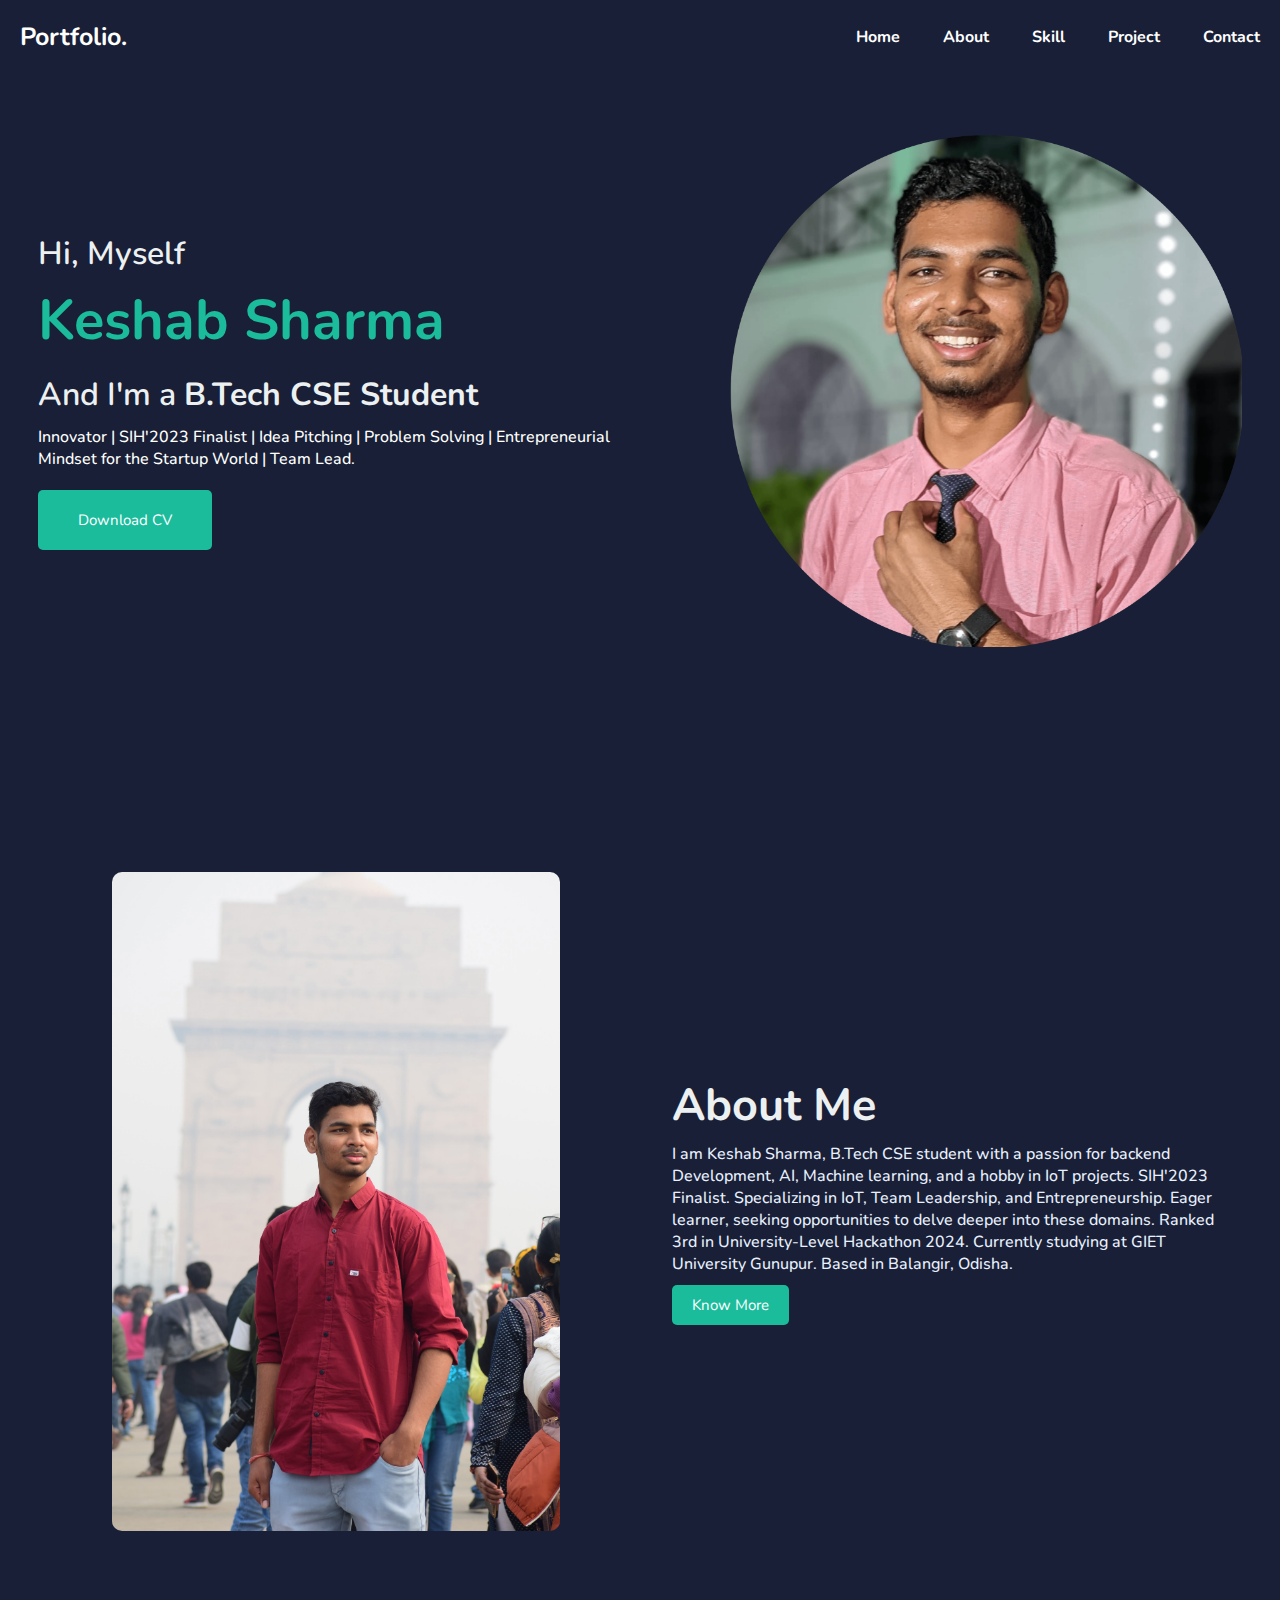
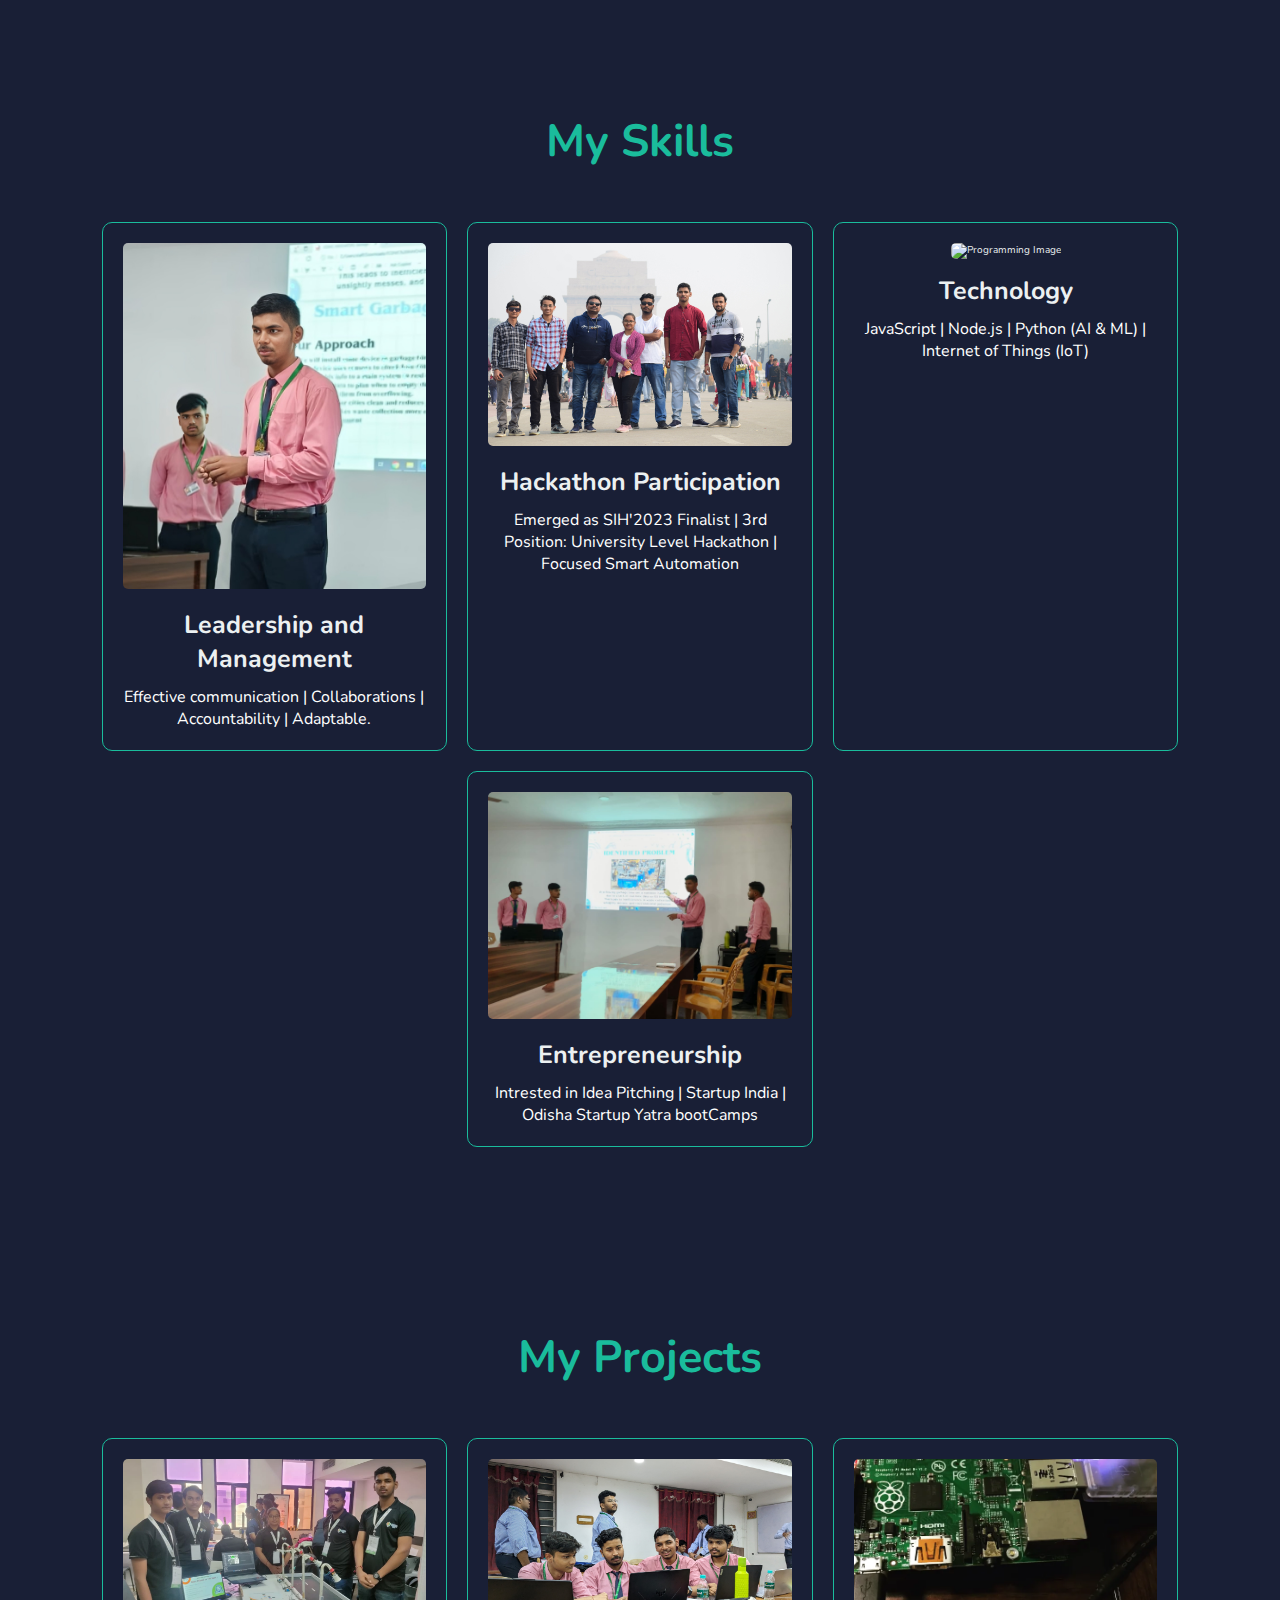
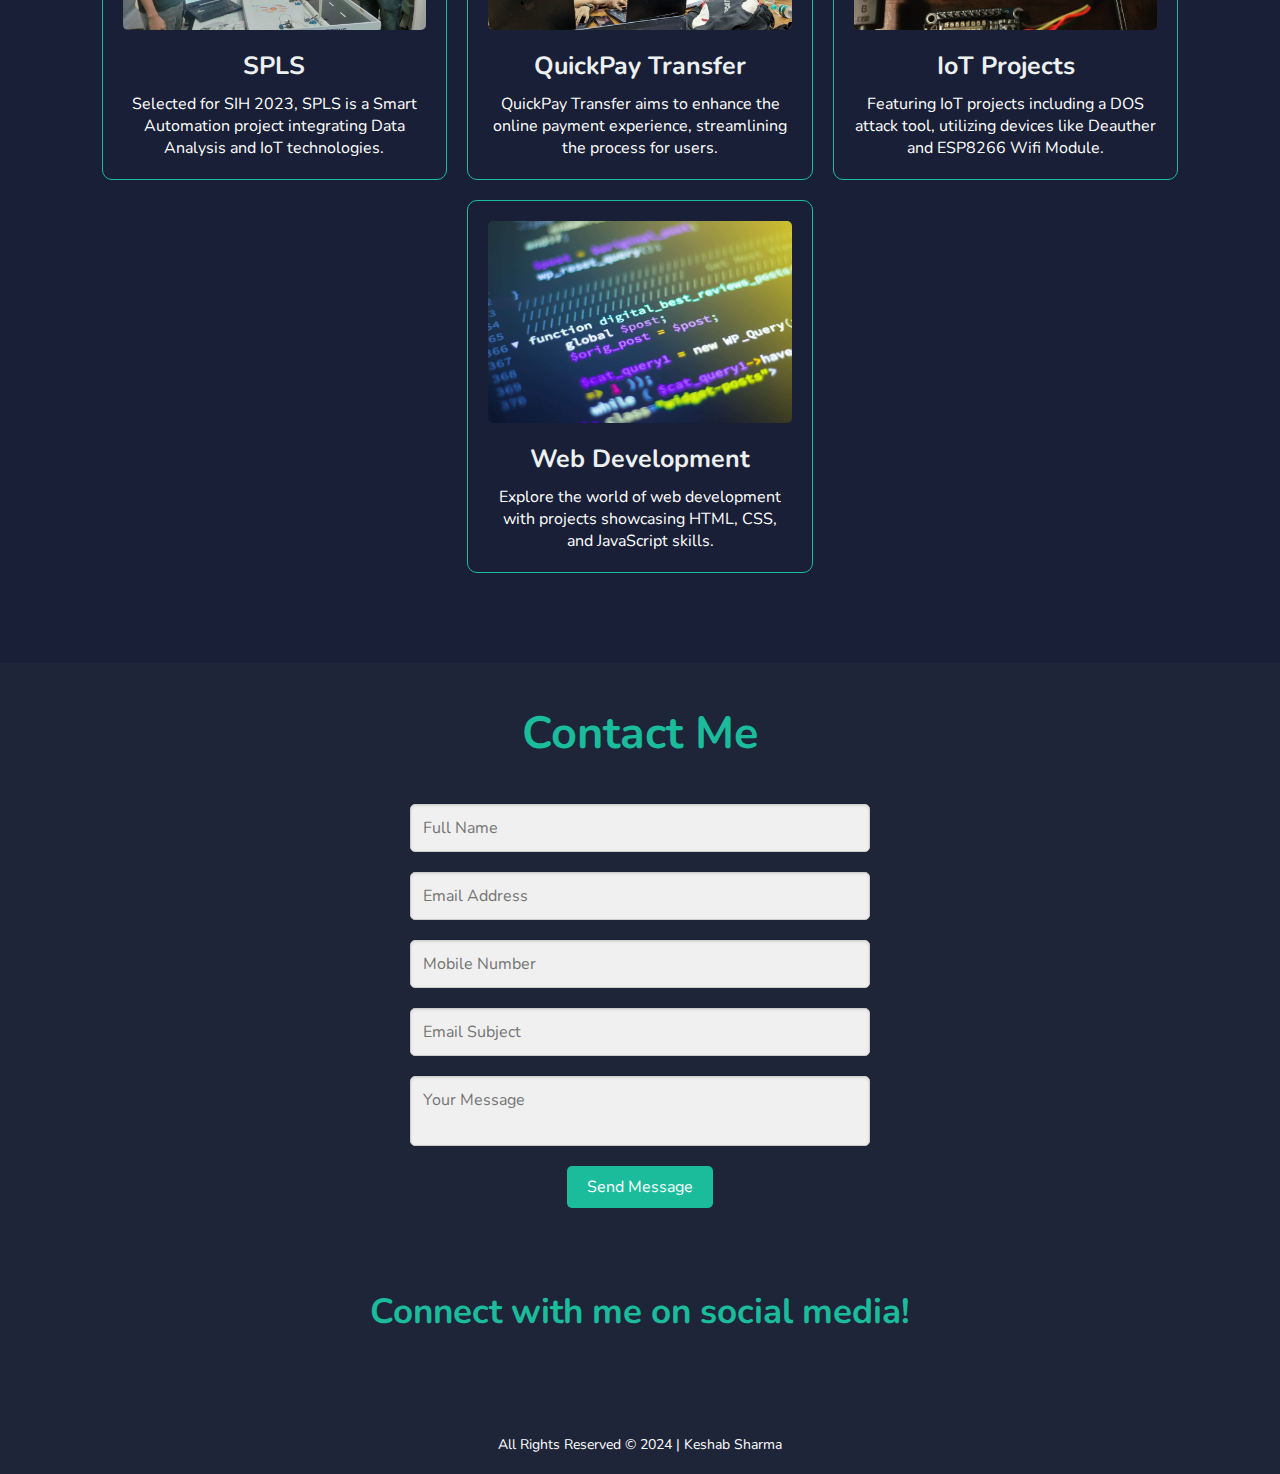
==== task1-portfolio/index.html @ 978d4fb4 "change commit" ====
<!DOCTYPE html>
<html lang="en">

<head>
    <meta charset="UTF-8">
    <meta name="viewport" content="width=device-width, initial-scale=1.0">

    <!-- awesome fonts -->
    <link rel="stylesheet" href="https://cdnjs.cloudflare.com/ajax/libs/font-awesome/6.5.2/css/all.min.css"
        integrity="sha512-SnH5WK+bZxgPHs44uWIX+LLJAJ9/2PkPKZ5QiAj6Ta86w+fsb2TkcmfRyVX3pBnMFcV7oQPJkl9QevSCWr3W6A=="
        crossorigin="anonymous" referrerpolicy="no-referrer" />

    <!-- favicon link  -->
    <link rel="icon" href="image.png" type="image/png">

    <!-- main css -->
    <link rel="stylesheet" href="style.css">

    <!-- title -->
    <title>Portfolio Keshab Sharma</title>
</head>

<body>

    <!-- header - navbar initiates -->
    <header class="header">
        <a href="#" class="logo">Portfolio.</a>
        <i class="fa-solid fa-bars" id="icon"></i>
        <nav class="navbar">
            <a href="#home">Home</a>
            <a href="#about">About</a>
            <a href="#skills">Skill</a>
            <a href="#projects">Project</a>
            <a href="#contact-me">Contact</a>
        </nav>
    </header>
    <!-- navbar ends -->



    <!-- Home Section Starts Here -->
    <section class="home" id="home">
        <div class="home_content_wrapper">
            <div class="home_content">
                <h3>Hi, Myself</h3>
                <h1>Keshab Sharma</h1>
                <h3>And I'm a <span class="dynamic-text">Computer Science Engineer</span></h3>
                <p> Innovator | SIH'2023 Finalist | Idea Pitching | Problem Solving | Entrepreneurial Mindset for the
                    Startup World | Team Lead.
                </p>
                <div class="social-media">
                    <a href="https://www.linkedin.com/in/keshab-sharma-b77378251" target="_blank"><i
                            class="fa-brands fa-linkedin"></i></a>
                    <a href="https://www.instagram.com/keshab_sharma5118?igsh=MW9ydmJ2MWYxcXdzbQ==" target="_blank"><i
                            class="fa-brands fa-square-instagram"></i></a>
                    <a href="mailto:keshav.s5118@gmail.com"><i class="fa-solid fa-envelope"></i></a>
                    <a href="https://x.com/Keshavs79740915" target="_blank"><i class="fa-brands fa-square-x-twitter"></i></a>
                </div>
                <a href="keshabsharma_cv.pdf" class="btn" download=""><button>Download CV</button></a>
            </div>
            <div class="home-img">
                <img src="logo-keshab.png" alt="image not found!!">
            </div>
        </div>
    </section>
    <!-- Home Section Ends Here -->




    <!-- about sections starts here -->
    <section class="about" id="about">
        <div class="about-img">
            <img src="keshav-delhi.jpg" alt="image not found!!">
        </div>
        <div class="about-content">
            <h2 class="heading"> About Me</h2>
            <p>
                I am Keshab Sharma, B.Tech CSE student with a passion for backend Development, AI, Machine learning, and
                a hobby in IoT projects. SIH'2023 Finalist. Specializing in IoT, Team Leadership, and Entrepreneurship.
                Eager learner, seeking opportunities to delve deeper into these domains. Ranked 3rd in University-Level
                Hackathon 2024. Currently studying at GIET University Gunupur. Based in Balangir, Odisha.
            </p>
            <a href="#" class="btn">Know More</a>
        </div>
    </section>
    <!-- about sections ends here -->




    <!-- Skills Section -->
    <section class="skills" id="skills">
        <h2>My Skills</h2>
        <div class="skills-container">
            <div class="skill-box">
                <img src="leadership.jpg" alt="Leadership Image">
                <h3>Leadership and Management</h3>
                <p>Effective communication | Collaborations | Accountability | Adaptable. </p>
            </div>
            <div class="skill-box">
                <img src="hackathon.jpg" alt="Hackathon Image">
                <h3>Hackathon Participation</h3>
                <p>Emerged as SIH'2023 Finalist | 3rd Position: University Level Hackathon | Focused Smart Automation
                </p>
            </div>
            <div class="skill-box">
                <img src="technology.jpg" alt="Programming Image">
                <h3>Technology</h3>
                <p>JavaScript | Node.js | Python (AI & ML) | Internet of Things (IoT)</p>
            </div>
            <div class="skill-box">
                <img src="entrepreneurship.jpg" alt="Entrepreneurship Image">
                <h3>Entrepreneurship</h3>
                <p>Intrested in Idea Pitching | Startup India | Odisha Startup Yatra bootCamps</p>
            </div>
        </div>
    </section>
    <!-- skills section ends here -->




    <!-- Projects Section starts here -->
    <section class="projects" id="projects">
        <h2>My Projects</h2>
        <div class="projects-container">
            <div class="project-box">
                <img src="project1.jpg" alt="Project 1 Image">
                <h3>SPLS</h3>
                <p>Selected for SIH 2023, SPLS is a Smart Automation project integrating Data Analysis and IoT
                    technologies.</p>
            </div>
            <div class="project-box">
                <img src="project2.jpg" alt="Project 2 Image">
                <h3>QuickPay Transfer</h3>
                <p>QuickPay Transfer aims to enhance the online payment experience, streamlining the process for users.
                </p>
            </div>
            <div class="project-box">
                <img src="project3.jpg" alt="Project 3 Image">
                <h3>IoT Projects</h3>
                <p>Featuring IoT projects including a DOS attack tool, utilizing devices like Deauther and ESP8266 Wifi
                    Module.</p>
            </div>
            <div class="project-box">
                <img src="project4.jpg" alt="Project 4 Image">
                <h3>Web Development</h3>
                <p>Explore the world of web development with projects showcasing HTML, CSS, and JavaScript skills.</p>
            </div>
        </div>
    </section>
    <!-- Projects Section ends here -->




   <!-- Contact Me Section starts here -->
<section class="contact-me" id="contact-me">
    <h2 class="section-title">Contact Me</h2>
    <div class="contact-container">
        <div class="contact-form">
            <div class="form-group">
                <input type="text" placeholder="Full Name" required>
            </div>
            <div class="form-group">
                <input type="email" placeholder="Email Address" required>
            </div>
            <div class="form-group">
                <input type="tel" placeholder="Mobile Number" required>
            </div>
            <div class="form-group">
                <input type="text" placeholder="Email Subject" required>
            </div>
            <div class="form-group">
                <textarea placeholder="Your Message" required></textarea>
            </div>
            <button type="submit" id="submitButton">Send Message</button>
        </div>
    </div>
</section>
<!-- Contact Me Section ends here -->



    <!-- Footer Section starts here  -->
    <footer class="footer">
        <div class="footer-content">
            <h3 class="title-connect">Connect with me on social media!</h3>
            <div class="social-media2">
                <a href="https://www.linkedin.com/in/keshab-sharma-b77378251" target="_blank"><i
                        class="fa-brands fa-linkedin"></i></a>
                <a href="https://www.instagram.com/keshab_sharma5118?igsh=MW9ydmJ2MWYxcXdzbQ==" target="_blank"><i
                        class="fa-brands fa-instagram"></i></a>
                <a href="mailto:keshav.s5118@gmail.com" target="_blank"><i class="fa-solid fa-envelope"></i></a>
                <a href="https://x.com/Keshavs79740915" target="_blank"><i class="fa-brands fa-twitter"></i></a>
            </div>
        </div>
        <div class="footer-bottom">
            <p>All Rights Reserved © 2024 | Keshab Sharma</p>
        </div>
    </footer>
    <!-- Footer Section ends here -->


    <script src="script.js"></script>
</body>

</html>
---- task1-portfolio/style.css ----
@import url('https://fonts.googleapis.com/css2?family=Nunito:ital,wght@0,200..1000;1,200..1000&display=swap');

* {
    margin: 0;
    padding: 0;
    box-sizing: border-box;
    text-decoration: none;
    border: 0;
    outline: none;
    font-family: "Nunito", sans-serif;
}

:root {
    --bg-color: #191f36;
    --text-color: rgb(255, 255, 255);
    --accent-color: #1abc9c;
    --text-light: #ecf0f1;
    --btn-bg-color: #1abc9c;
    --btn-text-color: #fff;
}

html {
    font-size: 62.5%; /* 1rem = 10px */
    overflow-x: hidden;
}

body {
    background: var(--bg-color);
}

.header {
    position: fixed;
    top: 0;
    left: 0;
    width: 100%;
    padding: 2rem;
    background: var(--bg-color);
    display: flex;
    justify-content: space-between;
    align-items: center;
    z-index: 100;
}

.logo {
    font-size: 2.5rem;
    color: var(--text-color);
    cursor: default;
    font-weight: 700;
}

.navbar a {
    font-size: 1.6rem;
    color: var(--text-color);
    margin-left: 4rem;
    font-weight: 700;
}

.navbar a:hover,
.navbar a.active {
    color: var(--accent-color);
}

#icon {
    font-size: 3.6rem;
    color: var(--text-color);
    display: none;
    cursor: pointer;
}


/* Home Section Styling starts here .........  */
.home {
    display: flex;
    justify-content: space-between;
    align-items: center;
    padding: 15vh 3vw;
    flex-wrap: wrap;
}

.home_content_wrapper {
    display: flex;
    align-items: center;
    flex: 1;
    flex-wrap: wrap;
}

.social-media {
    display: flex;
    flex-direction: row;
    font-size: 3.5rem;
    gap: 2rem;
}

.social-media a {
    color: var(--text-color);
    text-align: center;
    transition: color 0.3s;
}

.social-media a:hover {
    color: var(--accent-color);
}

.home_content {
    max-width: 600px; /* Limit width for better alignment */
}

.home_content h3 {
    font-size: 3.2rem;
    font-weight: 600;
    color: var(--text-light);
    margin-bottom: 1rem;
}

.home_content h1 {
    font-size: 5.6rem;
    font-weight: 700;
    color: var(--accent-color);
    line-height: 1.3;
    margin-bottom: 1.5rem;
}

.home_content p {
    font-size: 1.6rem; /* Increased font size */
    color: var(--text-color);
    margin-bottom: 2rem;
    font-weight: 500;
}

.dynamic-text {
    font-weight: bold;
    animation: changeColor 10s infinite;
}

@keyframes changeColor {
    0% {
        color: #ff5733; /* Example color 1 */
    }
    33% {
        color: #33ff57; /* Example color 2 */
    }
    66% {
        color: #3d61ff; /* Example color 3 */
    }
    100% {
        color: #ff5733; /* Example color 1 again to loop */
    }
}

.btn {
    display: inline-block;
}

.btn button {
    background-color: var(--btn-bg-color);
    color: var(--btn-text-color);
    border: none;
    padding: 1rem 2rem;
    font-size: 1.5rem;
    border-radius: 5px;
    cursor: pointer;
    transition: background-color 0.3s;
}

.btn button:hover {
    background-color: #159a7c; /* Adjusted color for hover */
}

.home-img {
    flex: 1;
    display: flex;
    justify-content: flex-end; /* Align to the right */
    align-items: center;
    max-width: 100%; /* Added for better scaling */
}

.home-img img {
    max-width: 40vw; /* Adjusted to use vw for responsive scaling */
    height: auto;
    animation: floatImage 4s ease-in-out infinite;
}

@keyframes floatImage {
    0% {
        transform: translateY(0px);
    }
    50% {
        transform: translateY(-10px);
    }
    100% {
        transform: translateY(0px);
    }
}

/* Media Queries for Responsiveness */
@media (max-width: 768px) {
    .header {
        flex-wrap: wrap;
        padding: 1rem;
    }

    .navbar {
        display: none;
        flex-direction: column;
        width: 100%;
        text-align: center;
        margin-top: 1rem;
    }

    .navbar a {
        margin: 1rem 0;
    }

    #icon {
        display: block;
    }

    .home {
        flex-direction: column;
        align-items: center;
        padding: 10vh 2vw; /* Adjusted for better scaling */
    }

    .home_content h1 {
        font-size: 4rem;
    }

    .home_content h3 {
        font-size: 2.5rem;
    }

    .home_content p {
        font-size: 1.6rem; /* Maintained larger font size */
    }

    .social-media {
        font-size: 3rem;
    }

    .btn button {
        font-size: 1.2rem;
        padding: 0.8rem 1.5rem;
    }

    .home-img img {
        max-width: 60vw; /* Adjusted for smaller screens */
    }
}

@media (max-width: 480px) {
    html {
        font-size: 50%;
    }

    .home_content h1 {
        font-size: 3.2rem;
    }

    .home_content h3 {
        font-size: 2.5rem; /* Increased for better readability */
    }

    .home_content p {
        font-size: 1.6rem; /* Maintained larger font size */
    }

    .social-media {
        font-size: 2.5rem;
    }

    .btn button {
        font-size: 1.2rem;
        padding: 0.6rem 1.2rem;
    }

    .home-img img {
        max-width: 80vw; /* Adjusted for smallest screens */
    }
}
/* home section ends here.............  */



/* About Section styling starts here ...... */
.about {
    display: flex;
    justify-content: space-between;
    align-items: center;
    gap: 5vw;
    padding: 10vh 5vw;
    background: var(--bg-color); /* Use the same background color for consistency */
    flex-wrap: wrap;
}

.about-img {
    flex: 1;
    display: flex;
    justify-content: center;
    align-items: center;
}

.about-img img {
    width: 35vw;
    max-width: 500px; /* Max width for better scaling */
    height: auto;
    object-fit: cover;
    border-radius: 10px;
}

.about-content {
    flex: 1;
}

.heading {
    text-align: left;
    font-size: 4.5rem;
    color: var(--text-light); /* Adjusted color */
}

.heading span {
    color: var(--accent-color);
}

.about-content h2 {
    text-align: left;
    line-height: 1.2;
}

.about-content p {
    font-size: 1.6rem;
    margin: 1rem 0;
    color: #e8f0fe;
    font-weight: 500;
}

.btn {
    display: inline-block;
    background-color: var(--btn-bg-color);
    color: var(--btn-text-color);
    border: none;
    padding: 1rem 2rem;
    font-size: 1.5rem;
    border-radius: 5px;
    cursor: pointer;
    transition: background-color 0.3s;
    text-align: center;
}

.btn:hover {
    background-color: #159a7c; /* Adjusted color for hover */
}

/* Media Queries for Responsiveness */
@media (max-width: 768px) {
    .about {
        flex-direction: column;
        text-align: center;
        padding: 5vh 3vw;
         color:var(--accent-color) ;
    }

    .about-img img {
        width: 50vw;
        max-width: 300px;
    }

    .heading {
        text-align: center;
        color:var(--accent-color) ;
       
    }

    .about-content {
        margin-top: 2rem;
    }

    .about-content h2 {
        text-align: center;
        color:var(--accent-color);
    }

   
    .about-content p {
        font-size: 1.4rem;
    }
}

@media (max-width: 480px) {
    html {
        font-size: 50%;
    }

    .about-img img {
        width: 70vw;
        max-width: none;
    }


    .about-content p {
        font-size: 1.2rem;
    }

    .btn {
        font-size: 1.2rem;
        padding: 0.8rem 1.5rem;
    }
}
/* About Section Styling ends here.......... */



/* Skills Section Styling start here............. */
.skills {
    padding: 10vh 5vw;
    background: var(--bg-color);
    text-align: center;
    color: var(--text-light);
}

.skills h2 {
    font-size: 4.5rem;
    margin-bottom: 5rem;
    color: var(--accent-color);
}

.skills-container {
    display: flex;
    flex-wrap: wrap;
    gap: 2rem;
    justify-content: center;
}

.skill-box {
    background: var(--bg-color);
    border: 1px solid var(--accent-color);
    border-radius: 10px;
    padding: 2rem;
    width: 30%;
    text-align: center;
    transition: transform 0.3s, box-shadow 0.3s;
}

.skill-box img {
    width: 100%;
    height: auto;
    border-radius: 5px;
    margin-bottom: 1.5rem;
}

.skill-box h3 {
    font-size: 2.5rem;
    margin-bottom: 1rem;
    color: var(--text-light);
}

.skill-box p {
    font-size: 1.6rem;
    color: var(--text-color);
}

.skill-box:hover {
    transform: translateY(-10px);
    box-shadow: 0 10px 20px rgba(0, 0, 0, 0.2);
}

/* Media Queries for Responsiveness */
@media (max-width: 768px) {
    .skill-box {
        width: 45%;
    }
}

@media (max-width: 480px) {
    html {
        font-size: 50%;
    }

    .skills h2 {
        font-size: 3.5rem;
    }

    .skill-box {
        width: 90%;
    }

    .skill-box h3 {
        font-size: 2rem;
    }

    .skill-box p {
        font-size: 1.4rem;
    }
}

/* Skill Section Styling ends here...........*/




/* Projects Section Styling Starts here..............*/
.projects {
    padding: 10vh 5vw;
    background: var(--bg-color);
    text-align: center;
    color: var(--text-light);
}

.projects h2 {
    font-size: 4.5rem;
    margin-bottom: 5rem;
    color: var(--accent-color);
}

.projects-container {
    display: flex;
    flex-wrap: wrap;
    gap: 2rem;
    justify-content: center;
}

.project-box {
    background: var(--bg-color);
    border: 1px solid var(--accent-color);
    border-radius: 10px;
    padding: 2rem;
    width: 30%;
    text-align: center;
    transition: transform 0.3s, box-shadow 0.3s;
}

.project-box img {
    width: 100%;
    height: auto;
    border-radius: 5px;
    margin-bottom: 1.5rem;
}

.project-box h3 {
    font-size: 2.5rem;
    margin-bottom: 1rem;
    color: var(--text-light);
}

.project-box p {
    font-size: 1.6rem;
    color: var(--text-color);
}

.project-box:hover {
    transform: translateY(-10px);
    box-shadow: 0 10px 20px rgba(0, 0, 0, 0.2);
}

/* Media Queries for Responsiveness */
@media (max-width: 768px) {
    .project-box {
        width: 45%;
    }
}

@media (max-width: 480px) {
    html {
        font-size: 50%;
    }

    .projects h2 {
        font-size: 3.5rem;
    }

    .project-box {
        width: 90%;
    }

    .project-box h3 {
        font-size: 2rem;
    }

    .project-box p {
        font-size: 1.4rem;
    }
}

/*Project Section Styling ends here........... */



/* Contact Title styling starts.....*/
.section-title,
.title-connect {
    text-align: center;
    font-size: 4.5rem;
    color: #1abc9c;
    margin-bottom: 2rem;
}

.title-connect {
    font-size: 3.5rem; /* Reduced font size for the "Connect with me" title */
}
/* Contact Title Styling ends here........ */




/* Contact Me Section Starts here.......*/
.contact-me {
    padding: 4rem 5vw;
    background: #1e2539;
}

.contact-container {
    display: flex;
    justify-content: space-between;
    align-items: center; /* Align content in center */
    gap: 3rem;
    flex-wrap: wrap;
}

.contact-headline {
    text-align: center;
    font-size: 3rem;
    color: #1abc9c;
    margin-bottom: 2rem;
}

.social-media2 {
    display: flex;
    justify-content: space-around;
    align-items: center;
    gap: 2rem; /* Reduced gap between icons */
    font-size: calc(3vh + 3vw); /* Adjusted icon size */
    padding: 3rem;
    animation: fadeIn 2s ease-in-out;
}

.social-media2 a {
    color: #fff;
    transition: color 0.3s, transform 0.3s;
}

.social-media2 a:hover {
    color: #1abc9c;
    transform: scale(1.2);
}

.contact-form {
    flex: 1;
    max-width: 500px;
    width: 100%;
    padding: 2rem;
    animation: slideInRight 2s ease-in-out;
    text-align: center; /* Align content in center */
    margin: 0 auto; /* Center the form horizontally */
}

.contact-form .form-group {
    display: flex;
    gap: 1rem;
    margin-bottom: 1rem;
}

.contact-form input,
.contact-form textarea {
    width: 100%;
    padding: 1.2rem;
    border-radius: 5px;
    border: 1px solid #ccc;
    font-size: 1.6rem;
    margin-bottom: 1rem;
    background: #f0f0f0;
    color: #333;
    box-shadow: inset 0 1px 3px rgba(0, 0, 0, 0.1);
    transition: background 0.3s, border-color 0.3s;
}

.contact-form input:focus,
.contact-form textarea:focus {
    background: #e8f0fe;
    border-color: #1abc9c;
    
}

.contact-form textarea {
    resize: none;
}

.contact-form button {
    padding: 1rem 2rem;
    border-radius: 5px;
    border: none;
    background: #1abc9c;
    color: #fff;
    font-size: 1.6rem;
    cursor: pointer;
    transition: background 0.3s, transform 0.3s;
}

.contact-form button:hover {
    background: #159a7c;
    transform: scale(1.05);
}

/* Footer */
.footer {
    background: #1e2539;
    padding: 2rem 5vw;
    text-align: center;
}

.footer-bottom {
    margin-top: 2rem;
    font-size: 1.4rem;
    color: #fff;
}

/* Animations */
@keyframes fadeIn {
    0% {
        opacity: 0;
        transform: translateY(-20px);
    }
    100% {
        opacity: 1;
        transform: translateY(0);
    }
}

@keyframes slideInRight {
    0% {
        opacity: 0;
        transform: translateX(20px);
    }
    100% {
        opacity: 1;
        transform: translateX(0);
    }
}

/* Media Queries */
@media (max-width: 768px) {
    .contact-container {
        flex-direction: column;
        align-items: center;
    }

    .social-media2 {
        flex-direction: row;
        justify-content: center;
        gap: 1rem;
        font-size: calc(10vh + 10vw); /* Adjusted icon size for smaller screens */
    }

    .social-media2 a {
        font-size: calc(7vh + 7vw); /* Adjusted icon size for smaller screens */
    }

    .contact-form {
        padding: 0;
    }
}

/* Contact Section styling ends here.... */

/*  CSS Styling finishes  */
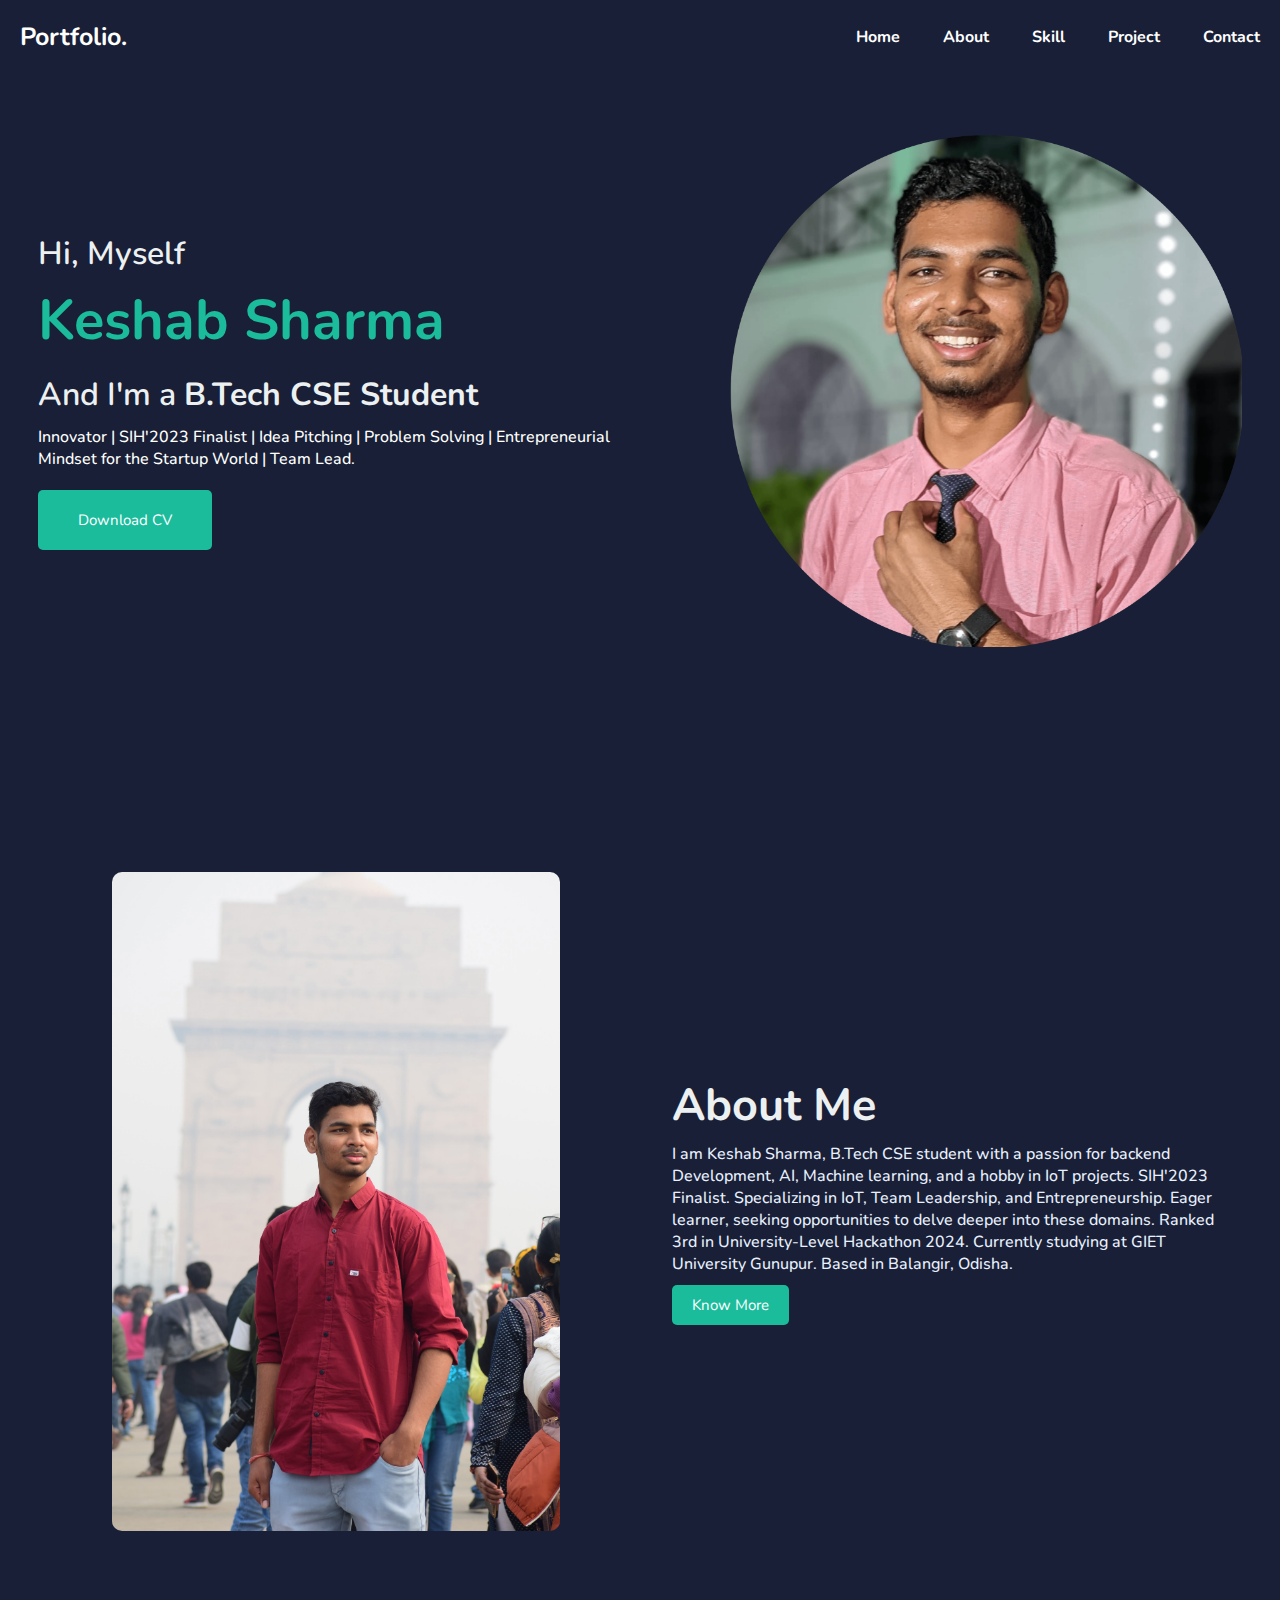
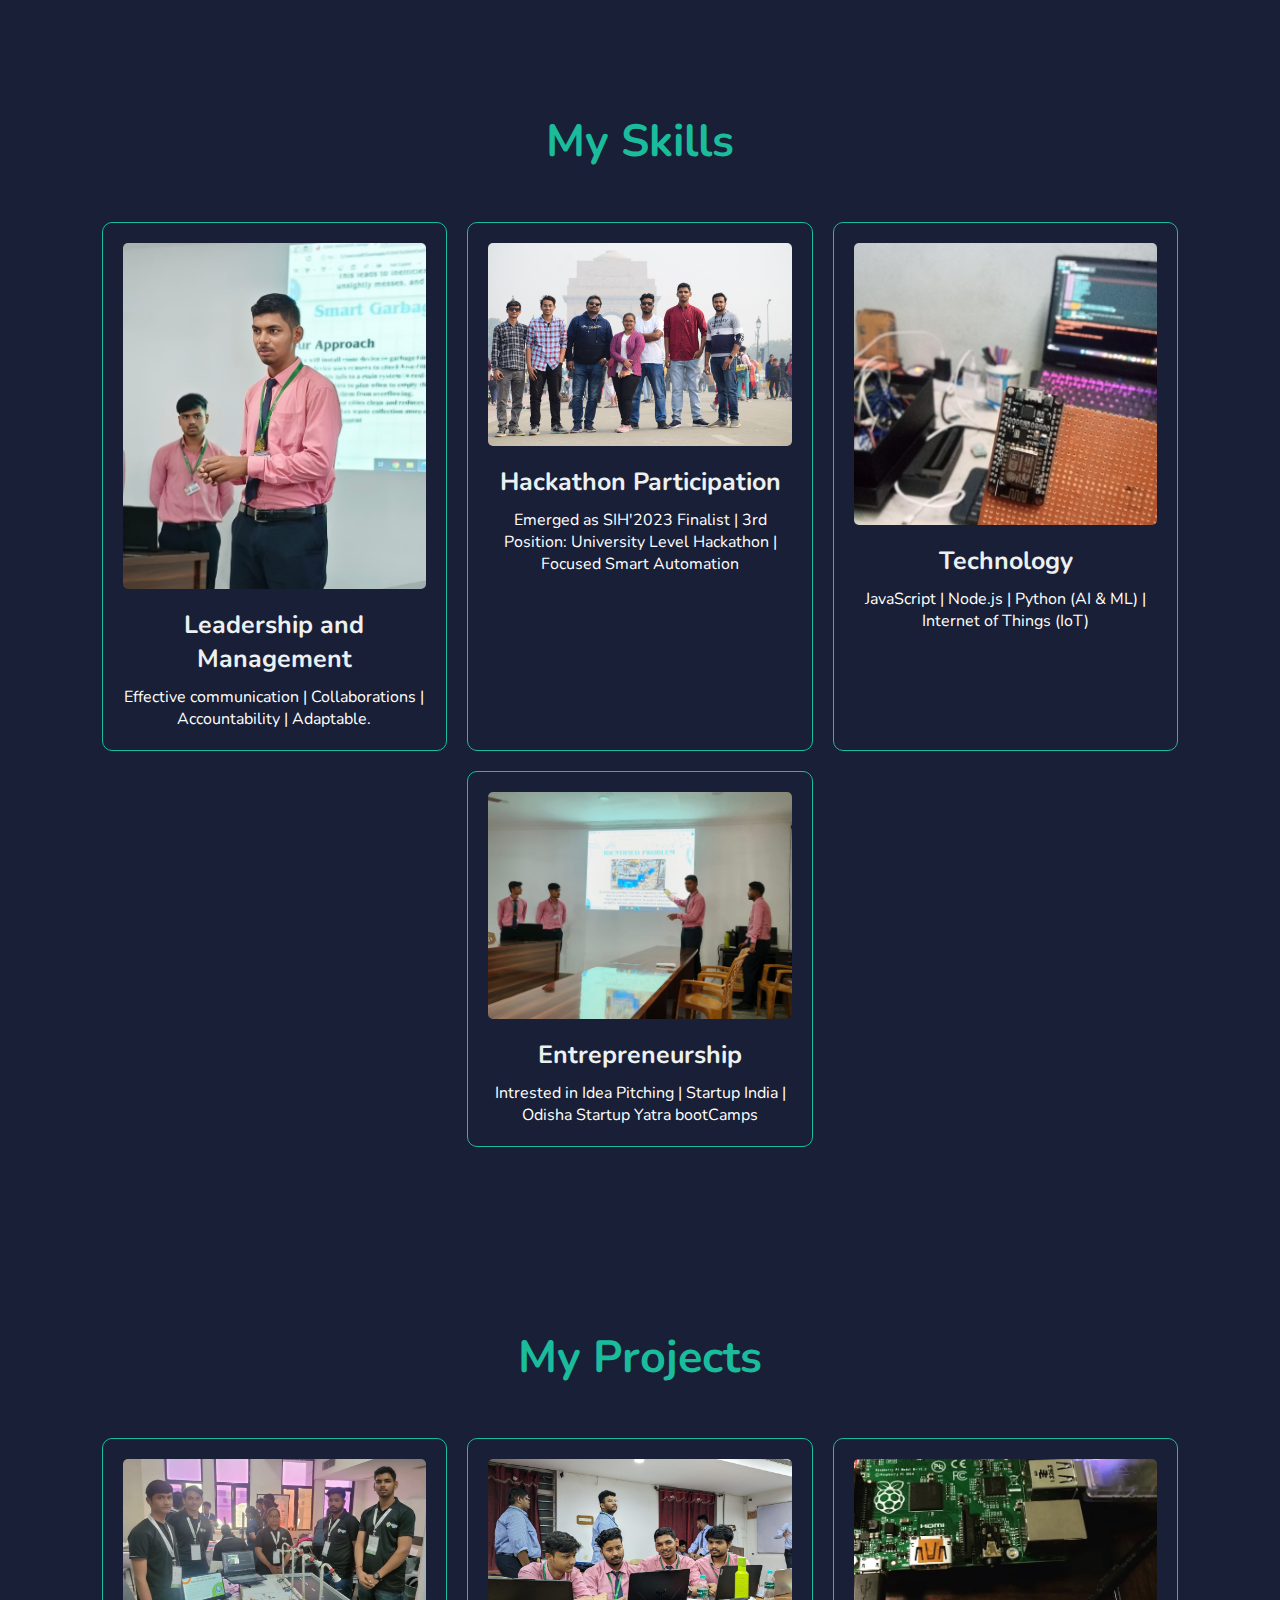
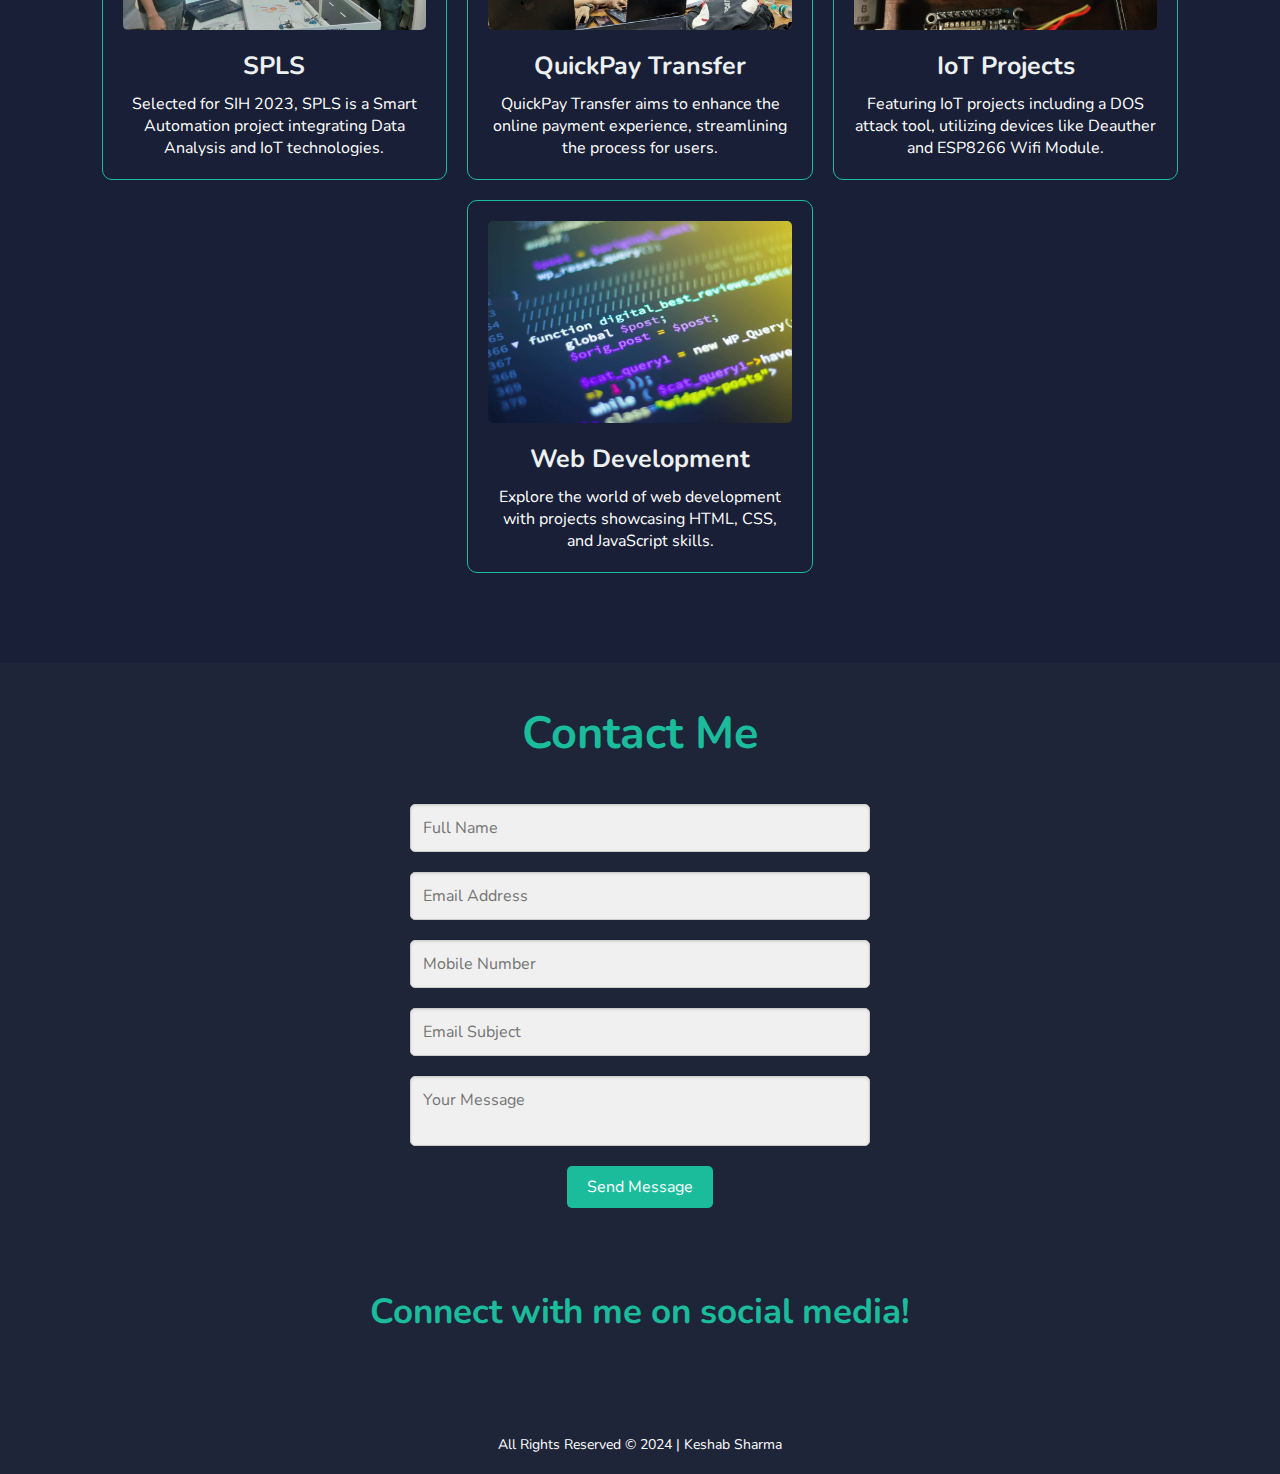
==== commit 02ea1089: "change commit" ====
--- a/task1-portfolio/index.html
+++ b/task1-portfolio/index.html
@@ -105,7 +105,7 @@
                 </p>
             </div>
             <div class="skill-box">
-                <img src="technology.jpg" alt="Programming Image">
+                <img src="technology-skills.jpg" alt="Programming Image">
                 <h3>Technology</h3>
                 <p>JavaScript | Node.js | Python (AI & ML) | Internet of Things (IoT)</p>
             </div>
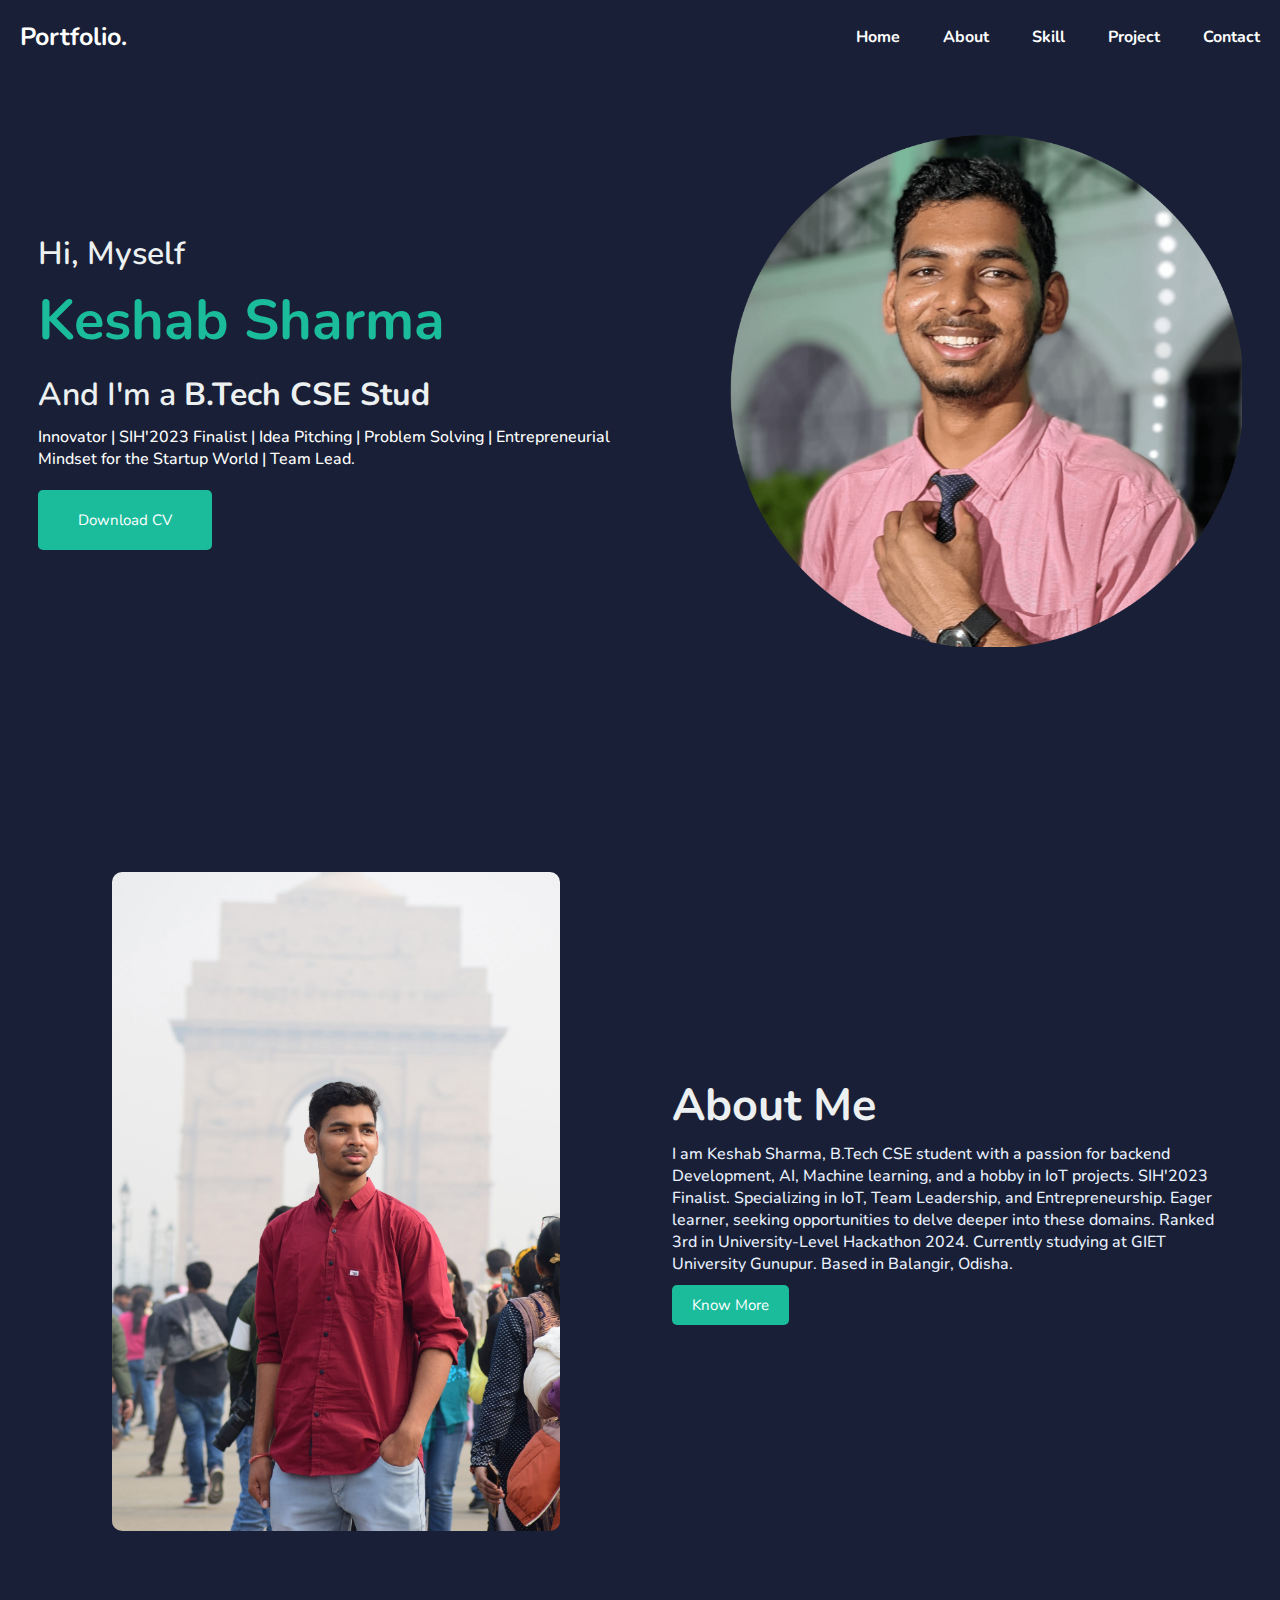
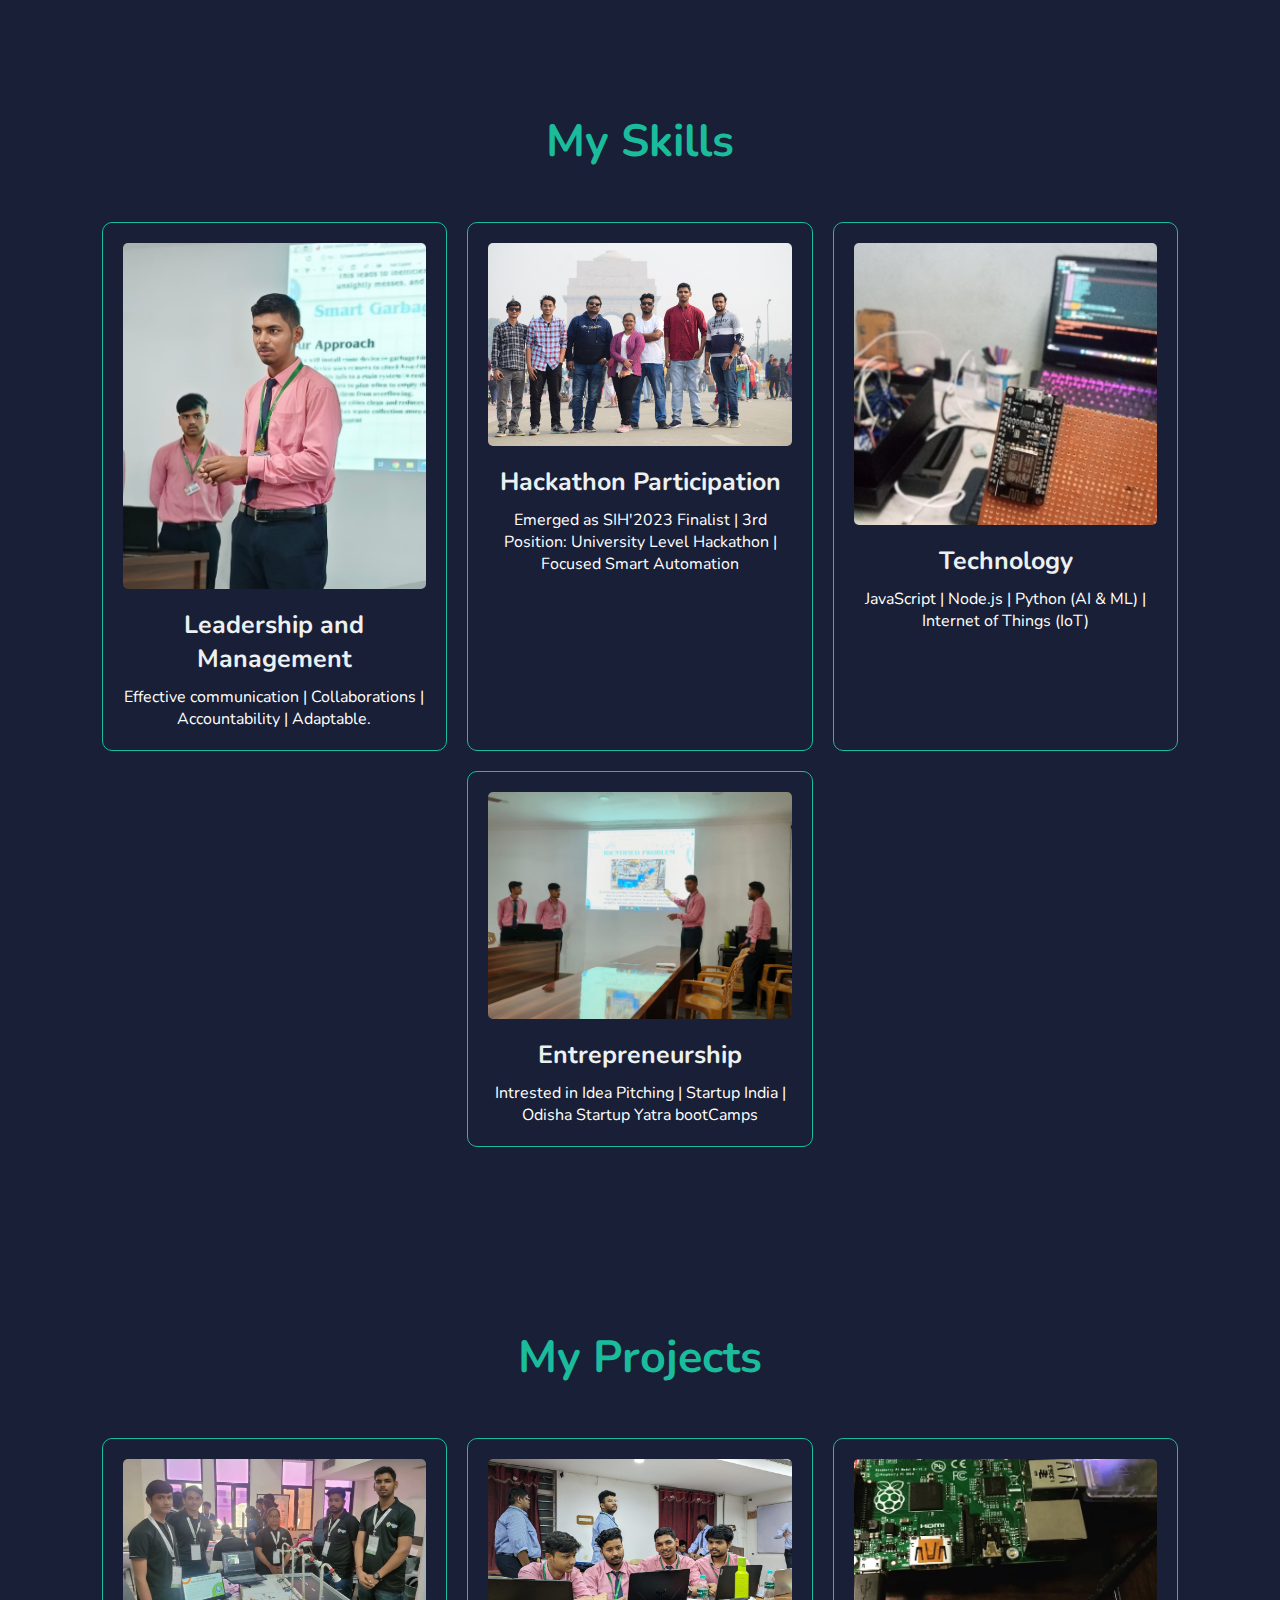
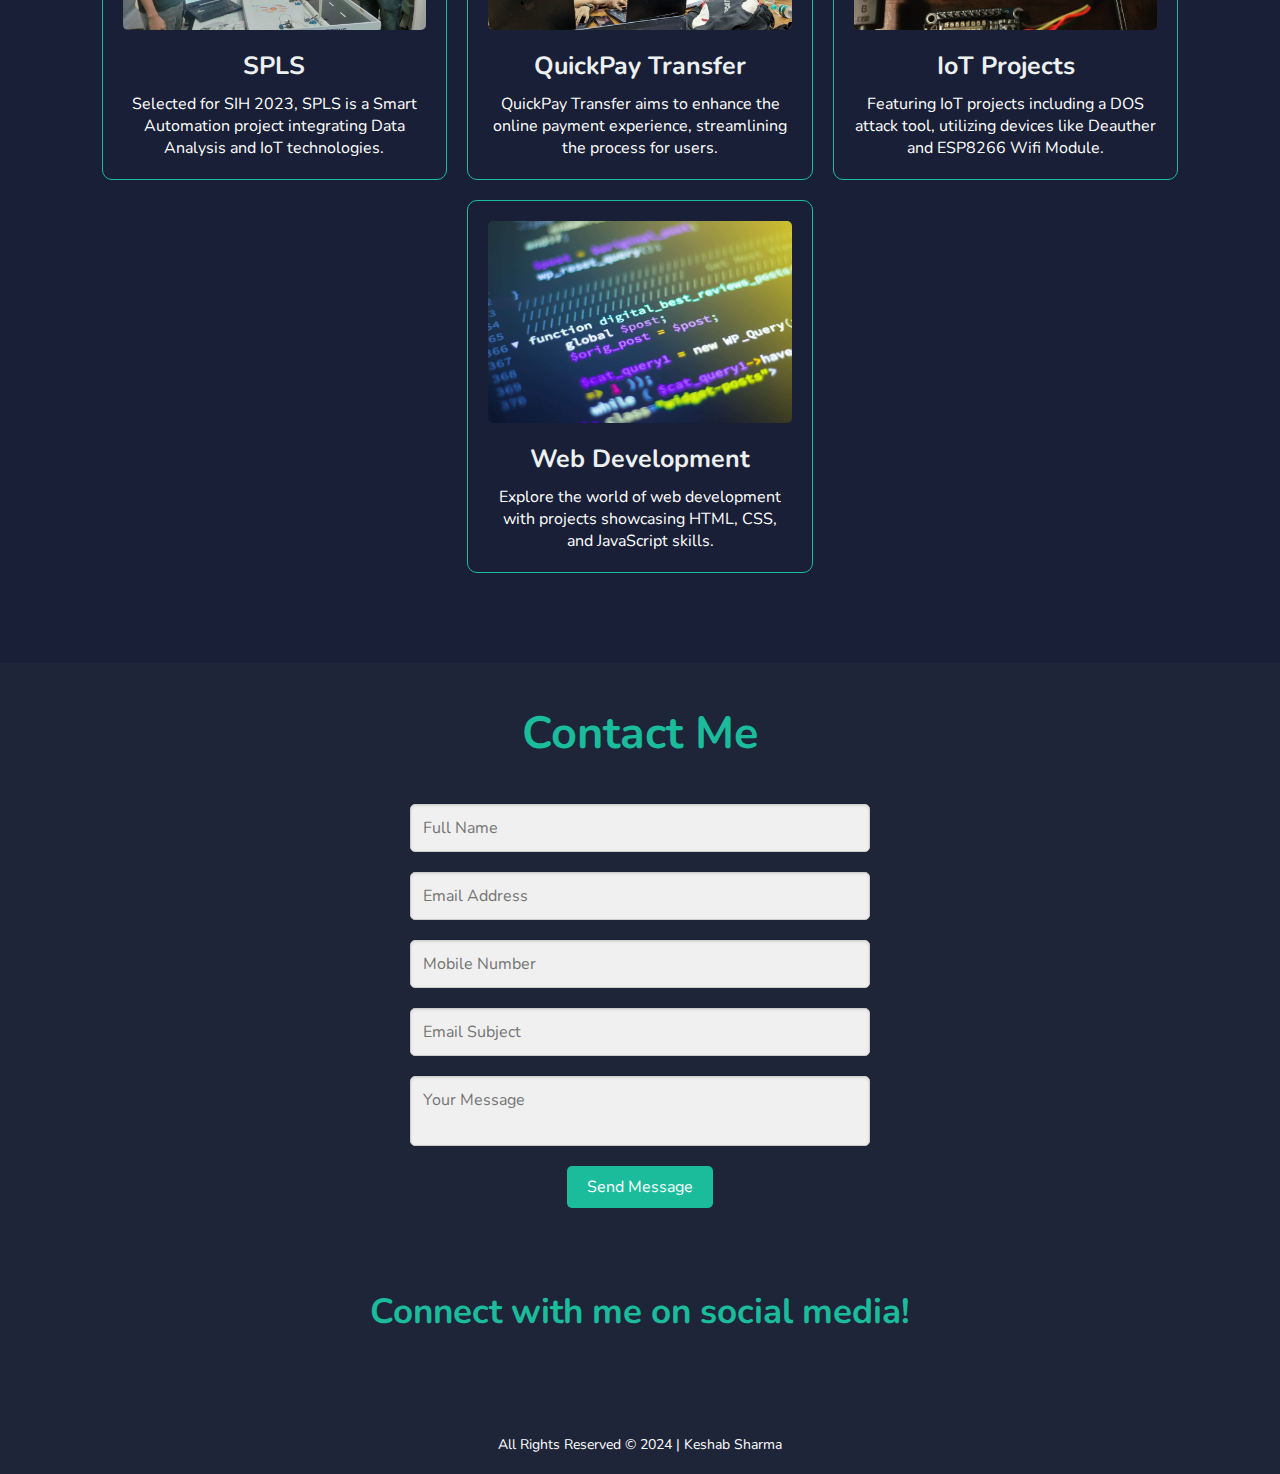
==== commit ef2cff2d: "commit added" ====
--- a/task1-portfolio/index.html
+++ b/task1-portfolio/index.html
@@ -89,34 +89,34 @@
 
 
 
-    <!-- Skills Section -->
-    <section class="skills" id="skills">
-        <h2>My Skills</h2>
-        <div class="skills-container">
-            <div class="skill-box">
-                <img src="leadership.jpg" alt="Leadership Image">
-                <h3>Leadership and Management</h3>
-                <p>Effective communication | Collaborations | Accountability | Adaptable. </p>
-            </div>
-            <div class="skill-box">
-                <img src="hackathon.jpg" alt="Hackathon Image">
-                <h3>Hackathon Participation</h3>
-                <p>Emerged as SIH'2023 Finalist | 3rd Position: University Level Hackathon | Focused Smart Automation
-                </p>
-            </div>
-            <div class="skill-box">
-                <img src="technology-skills.jpg" alt="Programming Image">
-                <h3>Technology</h3>
-                <p>JavaScript | Node.js | Python (AI & ML) | Internet of Things (IoT)</p>
-            </div>
-            <div class="skill-box">
-                <img src="entrepreneurship.jpg" alt="Entrepreneurship Image">
-                <h3>Entrepreneurship</h3>
-                <p>Intrested in Idea Pitching | Startup India | Odisha Startup Yatra bootCamps</p>
-            </div>
-        </div>
-    </section>
-    <!-- skills section ends here -->
+        <!-- Skills Section -->
+        <section class="skills" id="skills">
+            <h2>My Skills</h2>
+            <div class="skills-container">
+                <div class="skill-box">
+                    <img src="leadership.jpg" alt="Leadership Image">
+                    <h3>Leadership and Management</h3>
+                    <p>Effective communication | Collaborations | Accountability | Adaptable. </p>
+                </div>
+                <div class="skill-box">
+                    <img src="hackathon.jpg" alt="Hackathon Image">
+                    <h3>Hackathon Participation</h3>
+                    <p>Emerged as SIH'2023 Finalist | 3rd Position: University Level Hackathon | Focused Smart Automation
+                    </p>
+                </div>
+                <div class="skill-box">
+                    <img src="technology-skills.jpg" alt="Programming Image">
+                    <h3>Technology</h3>
+                    <p>JavaScript | Node.js | Python (AI & ML) | Internet of Things (IoT)</p>
+                </div>
+                <div class="skill-box">
+                    <img src="entrepreneurship.jpg" alt="Entrepreneurship Image">
+                    <h3>Entrepreneurship</h3>
+                    <p>Intrested in Idea Pitching | Startup India | Odisha Startup Yatra bootCamps</p>
+                </div>
+            </div>
+        </section>
+        <!-- skills section ends here -->
 
 
 
